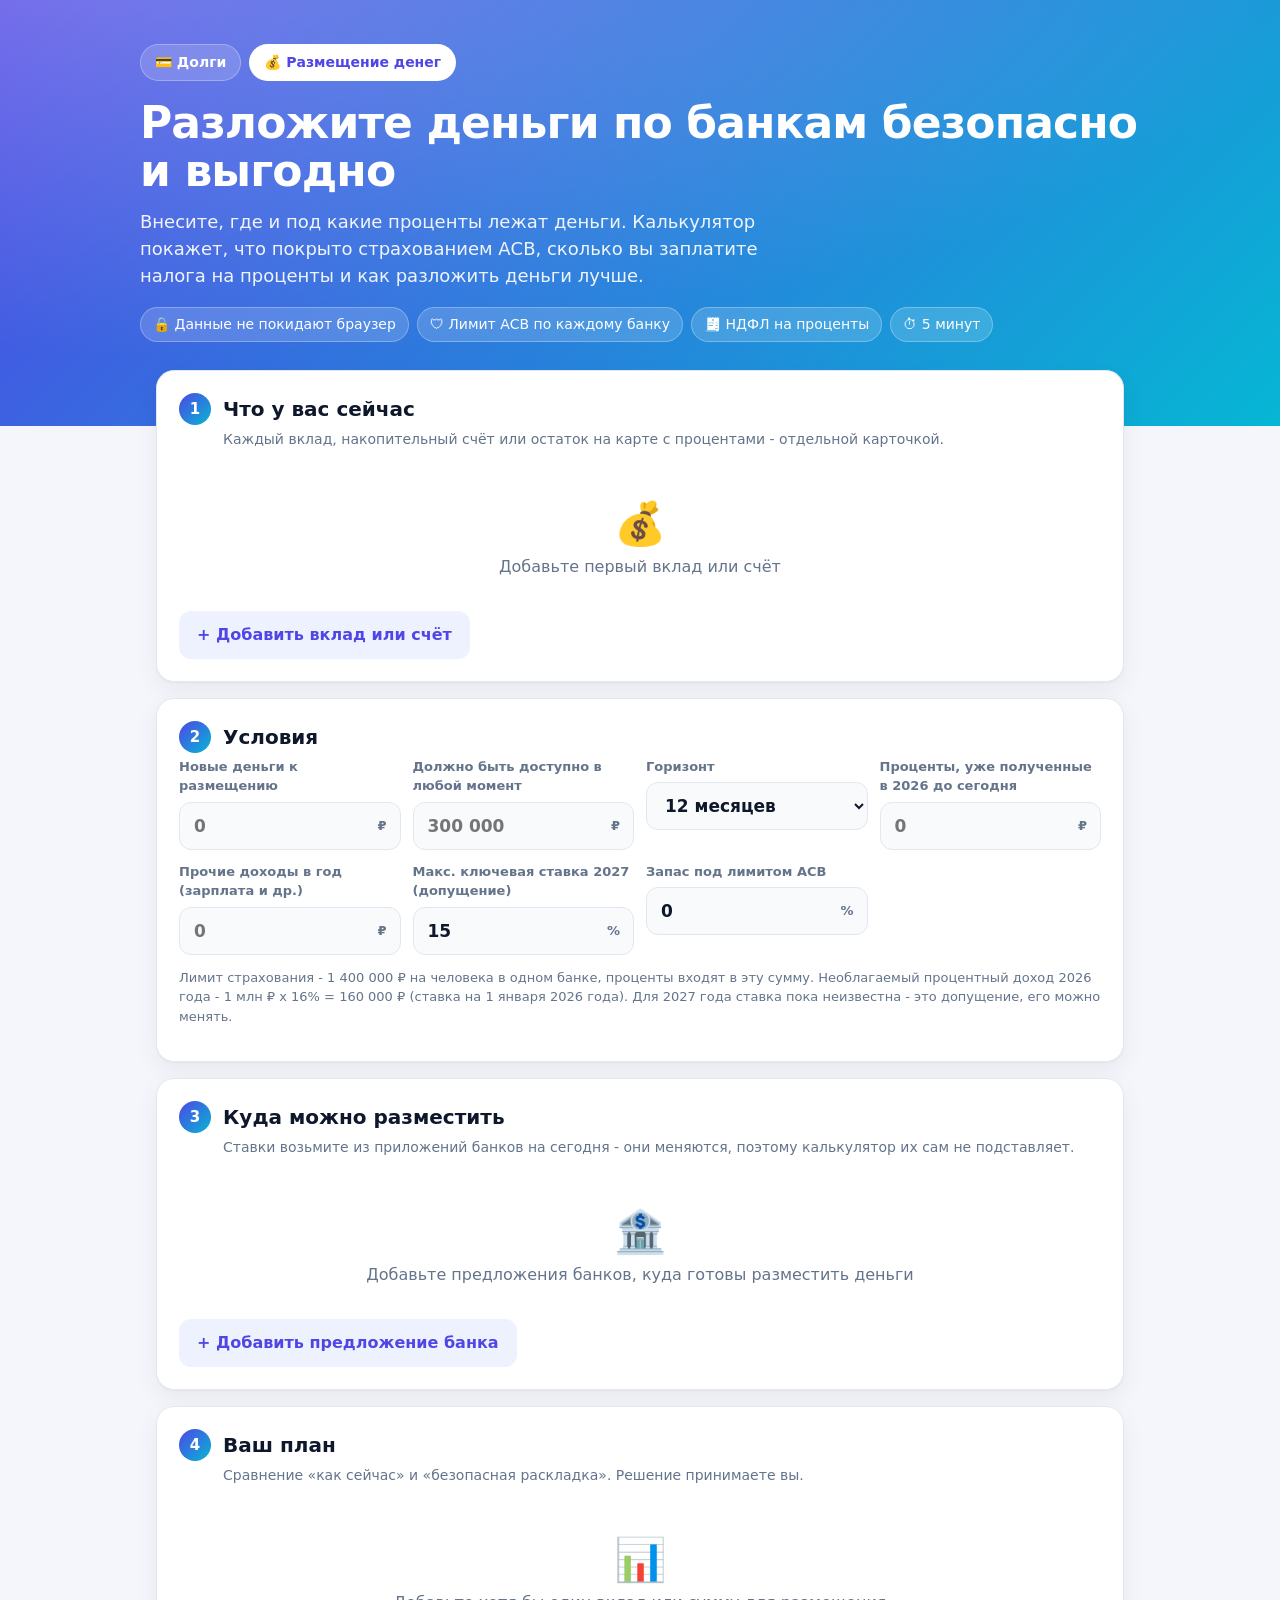
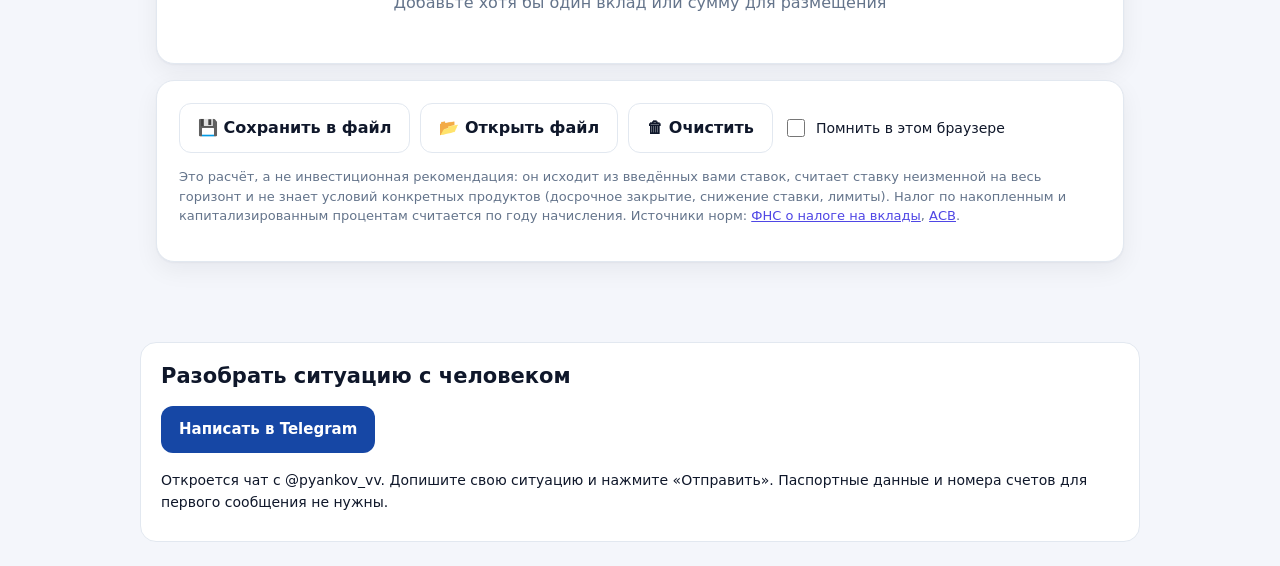
==== razmeshchenie.html @ 3b47bc5c "Калькулятор размещения денег: вклады, АСВ, НДФЛ, вкладки Долги/Размещение" ====
<!doctype html>
<html lang="ru">
<head>
<meta charset="utf-8">
<meta name="viewport" content="width=device-width, initial-scale=1">
<title>Калькулятор размещения денег</title>
<meta name="description" content="Как разложить деньги по банкам так, чтобы каждый был под защитой АСВ, а налог на проценты был понятен заранее. Данные не покидают ваш браузер.">
<link rel="stylesheet" href="style.css">
<style>
:root{--brand:#4f46e5;--brand2:#06b6d4}
.tabs{display:flex;gap:8px;margin:0 0 18px}
.tabs a{background:rgba(255,255,255,.16);border:1px solid rgba(255,255,255,.28);border-radius:999px;padding:7px 14px;color:#fff;text-decoration:none;font-weight:700;font-size:14px}
.tabs a.on{background:#fff;color:var(--brand)}
.hold{border:1.5px solid var(--line);border-radius:16px;padding:14px;margin:0 0 10px;background:var(--card)}
.hold .top{display:flex;justify-content:space-between;align-items:center;margin-bottom:10px}.hold .top b{font-size:15px}
.hold .x{background:none;border:0;font-size:18px;color:var(--mute);cursor:pointer;padding:4px 8px}
.flags{display:flex;flex-wrap:wrap;gap:6px 18px;margin-top:10px}
.chk{display:flex;gap:8px;align-items:center;font-size:14px;cursor:pointer}.chk input{width:18px;height:18px;accent-color:var(--brand)}
.addrow{display:flex;gap:10px;margin-top:6px}.addrow .btn{width:auto}
table{width:100%;border-collapse:collapse;font-size:14px}th,td{padding:8px 6px;border-bottom:1px solid var(--line);text-align:left}td.n,th.n{text-align:right;white-space:nowrap}
.cols{display:grid;grid-template-columns:repeat(auto-fit,minmax(300px,1fr));gap:12px}
.opt{border:1.5px solid var(--line);border-radius:16px;padding:14px;background:var(--card)}.opt.best{border-color:var(--good);box-shadow:0 0 0 3px color-mix(in srgb,var(--good) 14%,transparent)}
.opt h3{margin:0 0 8px;font-size:16px}
.bar{height:10px;border-radius:6px;background:var(--line);overflow:hidden;min-width:70px}.bar i{display:block;height:100%;background:var(--good)}.bar i.bad{background:var(--bad)}
.tw{overflow-x:auto}
.src{font-size:12px;color:var(--mute);margin-top:10px}
</style>
<link rel="stylesheet" href="telegram-contact.css">
<script src="telegram-contact.js" defer></script>
</head>
<body>
<header class="hero"><div class="in">
<nav class="tabs"><a href="index.html">💳 Долги</a><a href="razmeshchenie.html" class="on">💰 Размещение денег</a></nav>
<h1>Разложите деньги по банкам безопасно и выгодно</h1>
<p>Внесите, где и под какие проценты лежат деньги. Калькулятор покажет, что покрыто страхованием АСВ, сколько вы заплатите налога на проценты и как разложить деньги лучше.</p>
<div class="chips"><span class="chip">🔒 Данные не покидают браузер</span><span class="chip">🛡 Лимит АСВ по каждому банку</span><span class="chip">🧾 НДФЛ на проценты</span><span class="chip">⏱ 5 минут</span></div>
</div></header>

<main class="wrap">
<section class="step">
<h2><span class="num">1</span>Что у вас сейчас</h2>
<p class="sub">Каждый вклад, накопительный счёт или остаток на карте с процентами - отдельной карточкой.</p>
<div id="holds"></div>
<div class="addrow"><button class="btn" id="addHold">+ Добавить вклад или счёт</button></div>
</section>

<section class="step">
<h2><span class="num">2</span>Условия</h2>
<div class="grid">
<label class="fld">Новые деньги к размещению<span class="box"><input id="newMoney" type="number" min="0" step="10000" inputmode="decimal" placeholder="0"><span class="unit">₽</span></span></label>
<label class="fld">Должно быть доступно в любой момент<span class="box"><input id="liquid" type="number" min="0" step="10000" inputmode="decimal" placeholder="300 000"><span class="unit">₽</span></span></label>
<label class="fld">Горизонт<span class="box"><select id="horizon"><option value="6">6 месяцев</option><option value="12" selected>12 месяцев</option><option value="14">14 месяцев (до конца 2027)</option><option value="24">24 месяца</option></select></span></label>
<label class="fld">Проценты, уже полученные в 2026 до сегодня<span class="box"><input id="prior2026" type="number" min="0" step="1000" inputmode="decimal" placeholder="0"><span class="unit">₽</span></span></label>
<label class="fld">Прочие доходы в год (зарплата и др.)<span class="box"><input id="otherIncome" type="number" min="0" step="10000" inputmode="decimal" placeholder="0"><span class="unit">₽</span></span></label>
<label class="fld">Макс. ключевая ставка 2027 (допущение)<span class="box"><input id="key2027" type="number" min="0" step="0.5" inputmode="decimal" value="15"><span class="unit">%</span></span></label>
<label class="fld">Запас под лимитом АСВ<span class="box"><input id="reserve" type="number" min="0" max="50" step="1" inputmode="decimal" value="0"><span class="unit">%</span></span></label>
</div>
<p class="note">Лимит страхования - 1 400 000 ₽ на человека в одном банке, проценты входят в эту сумму. Необлагаемый процентный доход 2026 года - 1 млн ₽ x 16% = 160 000 ₽ (ставка на 1 января 2026 года). Для 2027 года ставка пока неизвестна - это допущение, его можно менять.</p>
</section>

<section class="step">
<h2><span class="num">3</span>Куда можно разместить</h2>
<p class="sub">Ставки возьмите из приложений банков на сегодня - они меняются, поэтому калькулятор их сам не подставляет.</p>
<div id="offers"></div>
<div class="addrow"><button class="btn" id="addOffer">+ Добавить предложение банка</button></div>
</section>

<section class="step" id="result">
<h2><span class="num">4</span>Ваш план</h2>
<p class="sub">Сравнение «как сейчас» и «безопасная раскладка». Решение принимаете вы.</p>
<div id="res"></div>
</section>

<section class="step">
<div class="row">
<button class="btn ghost" id="save">💾 Сохранить в файл</button>
<button class="btn ghost" id="load">📂 Открыть файл</button><input type="file" id="loadFile" accept=".json" hidden>
<button class="btn ghost" id="clear">🗑 Очистить</button>
<label class="chk" style="margin:0"><input type="checkbox" id="remember"> Помнить в этом браузере</label>
</div>
<p class="note" style="margin-top:14px">Это расчёт, а не инвестиционная рекомендация: он исходит из введённых вами ставок, считает ставку неизменной на весь горизонт и не знает условий конкретных продуктов (досрочное закрытие, снижение ставки, лимиты). Налог по накопленным и капитализированным процентам считается по году начисления. Источники норм: <a href="https://www.nalog.gov.ru/rn13/news/activities_fts/16626545/" target="_blank" rel="noopener">ФНС о налоге на вклады</a>, <a href="https://www.asv.org.ru/" target="_blank" rel="noopener">АСВ</a>.</p>
</section>
</main>
<section class="tg-first-message" aria-labelledby="tg-contact-title">
<h2 id="tg-contact-title">Разобрать ситуацию с человеком</h2>
<a class="tg-button" href="https://t.me/pyankov_vv?text=%D0%9F%D0%B8%D1%88%D1%83%20%D1%81%D0%BE%20%D1%81%D1%82%D1%80%D0%B0%D0%BD%D0%B8%D1%86%D1%8B%20%C2%AB%D0%9A%D0%B0%D0%BB%D1%8C%D0%BA%D1%83%D0%BB%D1%8F%D1%82%D0%BE%D1%80%20%D1%80%D0%B0%D0%B7%D0%BC%D0%B5%D1%89%D0%B5%D0%BD%D0%B8%D1%8F%20%D0%B4%D0%B5%D0%BD%D0%B5%D0%B3%C2%BB.">Написать в Telegram</a>
<p>Откроется чат с @pyankov_vv. Допишите свою ситуацию и нажмите «Отправить». Паспортные данные и номера счетов для первого сообщения не нужны.</p>
</section>
<script src="placement-engine.js"></script>
<script src="placement-app.js"></script>
</body>
</html>
---- style.css ----
/* Дизайн-система страниц-калькуляторов. Менять только --brand/--brand2 под тему. */
:root{--brand:#4f46e5;--brand2:#0ea5e9;--bg:#f4f6fb;--card:#fff;--ink:#0f172a;--mute:#64748b;--line:#e2e8f0;--field:#f8fafc;
--good:#059669;--good2:#10b981;--warn:#d97706;--warnbg:#fffbeb;--bad:#dc2626;--soft:#eef2ff;--shadow:0 1px 2px rgba(15,23,42,.04),0 8px 24px rgba(15,23,42,.06);--r:18px}
@media (prefers-color-scheme:dark){:root:not([data-theme=light]){--bg:#0b1020;--card:#121a2e;--ink:#e8ecf5;--mute:#94a3b8;--line:#24304a;--field:#0e1628;--warnbg:#2a210d;--soft:#1b2342;--shadow:0 1px 2px rgba(0,0,0,.3),0 8px 24px rgba(0,0,0,.35)}}
:root[data-theme=dark]{--bg:#0b1020;--card:#121a2e;--ink:#e8ecf5;--mute:#94a3b8;--line:#24304a;--field:#0e1628;--warnbg:#2a210d;--soft:#1b2342}
*{box-sizing:border-box}
body{margin:0;background:var(--bg);color:var(--ink);font:16px/1.5 Inter,Manrope,system-ui,-apple-system,"Segoe UI",Roboto,sans-serif;font-variant-numeric:tabular-nums}
a{color:var(--brand)}
.hero{background:radial-gradient(1200px 400px at 10% -10%,rgba(255,255,255,.25),transparent),linear-gradient(135deg,var(--brand),var(--brand2));color:#fff;padding:44px 16px 84px}
.hero .in,.wrap{max-width:1000px;margin:0 auto}
.hero h1{font-size:clamp(28px,5vw,44px);line-height:1.1;margin:0 0 12px;font-weight:800;letter-spacing:-.02em}
.hero p{font-size:18px;opacity:.92;margin:0 0 18px;max-width:640px}
.chips{display:flex;flex-wrap:wrap;gap:8px}
.chip{background:rgba(255,255,255,.16);border:1px solid rgba(255,255,255,.28);backdrop-filter:blur(6px);border-radius:999px;padding:6px 12px;font-size:14px}
.wrap{padding:0 16px 40px;margin-top:-56px}
.step{background:var(--card);border-radius:var(--r);box-shadow:var(--shadow);padding:22px;margin-bottom:16px;border:1px solid var(--line)}
.step>h2{display:flex;align-items:center;gap:12px;font-size:20px;margin:0 0 4px;font-weight:800}
.step>h2 .num{flex:none;width:32px;height:32px;border-radius:50%;display:grid;place-items:center;background:linear-gradient(135deg,var(--brand),var(--brand2));color:#fff;font-size:15px}
.step>.sub{color:var(--mute);margin:0 0 16px 44px;font-size:14px}
.grid{display:grid;grid-template-columns:repeat(auto-fit,minmax(200px,1fr));gap:12px}
.fld{display:flex;flex-direction:column;gap:6px;font-size:13px;color:var(--mute);font-weight:600}
.fld .box{position:relative}
.fld input,.fld select{width:100%;height:48px;font:inherit;font-size:17px;font-weight:600;color:var(--ink);background:var(--field);border:1.5px solid var(--line);border-radius:12px;padding:0 44px 0 14px;transition:border-color .15s,box-shadow .15s}
.fld select{padding-right:14px}
.fld input:focus,.fld select:focus{outline:none;border-color:var(--brand);box-shadow:0 0 0 4px color-mix(in srgb,var(--brand) 18%,transparent)}
.fld .unit{position:absolute;right:14px;top:50%;transform:translateY(-50%);color:var(--mute);font-weight:700;pointer-events:none}
textarea{width:100%;min-height:90px;font:inherit;color:var(--ink);background:var(--field);border:1.5px solid var(--line);border-radius:12px;padding:12px}
.btn{font:inherit;font-weight:700;border:0;border-radius:12px;padding:12px 18px;cursor:pointer;background:var(--soft);color:var(--brand);transition:transform .15s,filter .15s}
.btn:hover{filter:brightness(.97)}.btn:active{transform:scale(.98)}
.btn.pri{background:linear-gradient(135deg,var(--brand),var(--brand2));color:#fff;box-shadow:0 6px 16px color-mix(in srgb,var(--brand) 35%,transparent)}
.btn.ghost{background:transparent;border:1.5px solid var(--line);color:var(--ink)}
.row{display:flex;flex-wrap:wrap;gap:10px;align-items:center}
.drop{border:2px dashed color-mix(in srgb,var(--brand) 40%,var(--line));background:var(--soft);border-radius:16px;padding:26px 16px;text-align:center;transition:background .15s,border-color .15s}
.drop.on{border-color:var(--brand);background:color-mix(in srgb,var(--brand) 14%,var(--card))}
.drop .ic{font-size:36px;line-height:1}.drop b{display:block;font-size:17px;margin:6px 0 2px}.drop small{color:var(--mute)}
.hero-result{background:linear-gradient(135deg,var(--good),var(--good2));color:#fff;border-radius:var(--r);padding:22px;margin-bottom:14px;box-shadow:0 10px 30px color-mix(in srgb,var(--good) 30%,transparent)}
.hero-result .lbl{opacity:.9;font-weight:600}.hero-result .big{font-size:clamp(24px,4vw,34px);font-weight:800;margin:4px 0 12px}
.hero-result .kpis{display:grid;grid-template-columns:repeat(auto-fit,minmax(150px,1fr));gap:10px}
.hero-result .kpis div{background:rgba(255,255,255,.16);border-radius:12px;padding:10px 12px}.hero-result .kpis span{display:block;font-size:13px;opacity:.9}.hero-result .kpis b{font-size:20px}
.opts{display:grid;grid-template-columns:repeat(auto-fit,minmax(210px,1fr));gap:12px;margin-bottom:14px}
.opt{position:relative;border:1.5px solid var(--line);border-radius:16px;padding:16px;background:var(--card)}
.opt.best{border-color:var(--good);box-shadow:0 0 0 4px color-mix(in srgb,var(--good) 14%,transparent)}
.opt .rib{position:absolute;top:-11px;left:14px;background:var(--good);color:#fff;font-size:12px;font-weight:700;border-radius:999px;padding:2px 10px}
.opt h3{margin:4px 0 2px;font-size:17px}.opt .d{color:var(--mute);font-size:13px;min-height:38px}
.opt dl{display:grid;grid-template-columns:1fr auto;gap:4px 8px;margin:10px 0 0;font-size:14px}.opt dt{color:var(--mute)}.opt dd{margin:0;font-weight:700;text-align:right}
.kpi-row{display:grid;grid-template-columns:repeat(auto-fit,minmax(160px,1fr));gap:10px;margin-bottom:14px}
.kpi{background:var(--field);border:1px solid var(--line);border-radius:14px;padding:12px}.kpi span{display:block;font-size:13px;color:var(--mute)}.kpi b{font-size:20px}
.alert{display:flex;gap:10px;background:var(--warnbg);border-radius:12px;padding:10px 12px;margin:8px 0;font-size:14px}.alert:before{content:"⚠️"}
.alert.ok{background:color-mix(in srgb,var(--good) 10%,var(--card))}.alert.ok:before{content:"✅"}
.empty{text-align:center;color:var(--mute);padding:26px 10px}.empty .ic{font-size:42px}
.more{display:grid;grid-template-columns:repeat(auto-fit,minmax(200px,1fr));gap:12px}
.more a,.more div{display:block;text-decoration:none;color:var(--ink);background:var(--card);border:1px solid var(--line);border-radius:16px;padding:16px;box-shadow:var(--shadow);transition:transform .15s}
.more a:hover{transform:translateY(-2px)}.more .ic{font-size:26px}.more b{display:block;margin:6px 0 2px}.more small{color:var(--mute)}
.note{font-size:13px;color:var(--mute)}
details>summary{cursor:pointer;font-weight:600;color:var(--brand)}
@media (max-width:600px){.step{padding:18px}.step>.sub{margin-left:0}.btn{width:100%}}
@media (prefers-reduced-motion:reduce){*{transition:none!important}}
---- telegram-contact.css ----
/* Только оформление блока первого сообщения в Telegram. */
.tg-first-message{box-sizing:border-box;max-width:1000px;margin:24px auto;padding:20px;background:var(--card,#fff);color:var(--ink,var(--tx,#172033));border:1px solid var(--line,#d9e1ed);border-radius:16px;font:inherit;text-align:left}
.tg-first-message h2{font-size:21px;line-height:1.3;margin:0 0 8px;color:inherit}
.tg-first-message p{font-size:14px;line-height:1.6;margin:8px 0;color:inherit}
.tg-first-message .tg-button{display:inline-block;padding:12px 18px;min-height:44px;border-radius:12px;background:#1647a5;color:#fff;font-size:15px;font-weight:700;text-decoration:none;margin:8px 0}
.tg-first-message summary{font-size:14px;cursor:pointer;padding:10px 0;color:inherit;font-weight:600}
.tg-first-message pre{white-space:pre-wrap;overflow-wrap:anywhere;font:14px/1.6 system-ui,sans-serif;padding:14px;border:1px solid var(--line,#d9e1ed);border-radius:10px;background:var(--field,var(--bg2,#f7f9fc));color:inherit}
.tg-first-message button{font:inherit;font-size:14px;min-height:44px;padding:10px 14px;border:1px solid var(--line,#d9e1ed);border-radius:10px;background:var(--field,var(--bg2,#f7f9fc));color:inherit;cursor:pointer}
.tg-first-message :focus-visible{outline:3px solid #1682aa;outline-offset:3px}
.tg-first-message [hidden]{display:none!important}
.tg-first-message .tg-copy-status{display:block;min-height:1.5em;font-size:13px;margin-top:8px}
@media(max-width:650px){.tg-first-message{margin:20px 12px;padding:18px}.tg-first-message .tg-button{display:block;text-align:center}}
@media(prefers-color-scheme:dark){.tg-first-message{background:var(--card,#161d2b);color:var(--ink,var(--tx,#edf0f5));border-color:var(--line,#334055)}.tg-first-message pre,.tg-first-message button{background:var(--field,var(--bg2,#111827));border-color:var(--line,#334055)}}
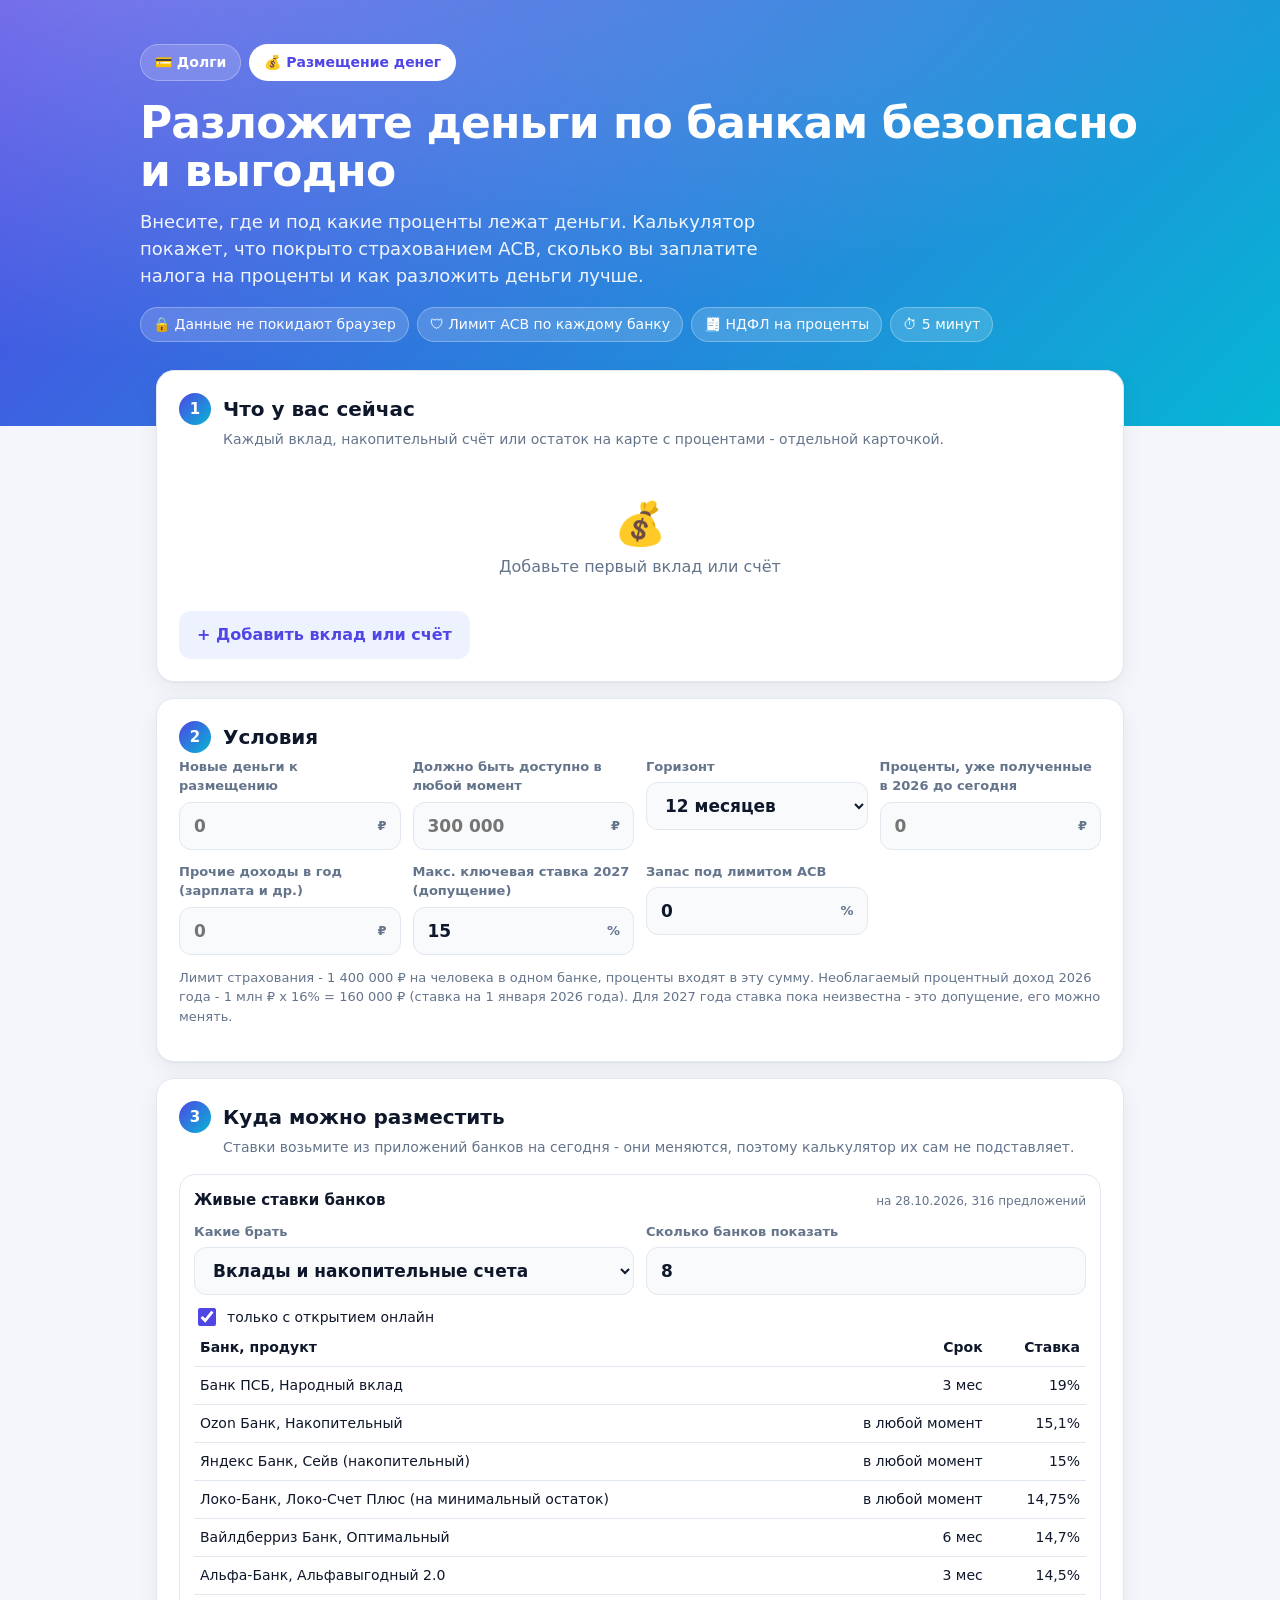
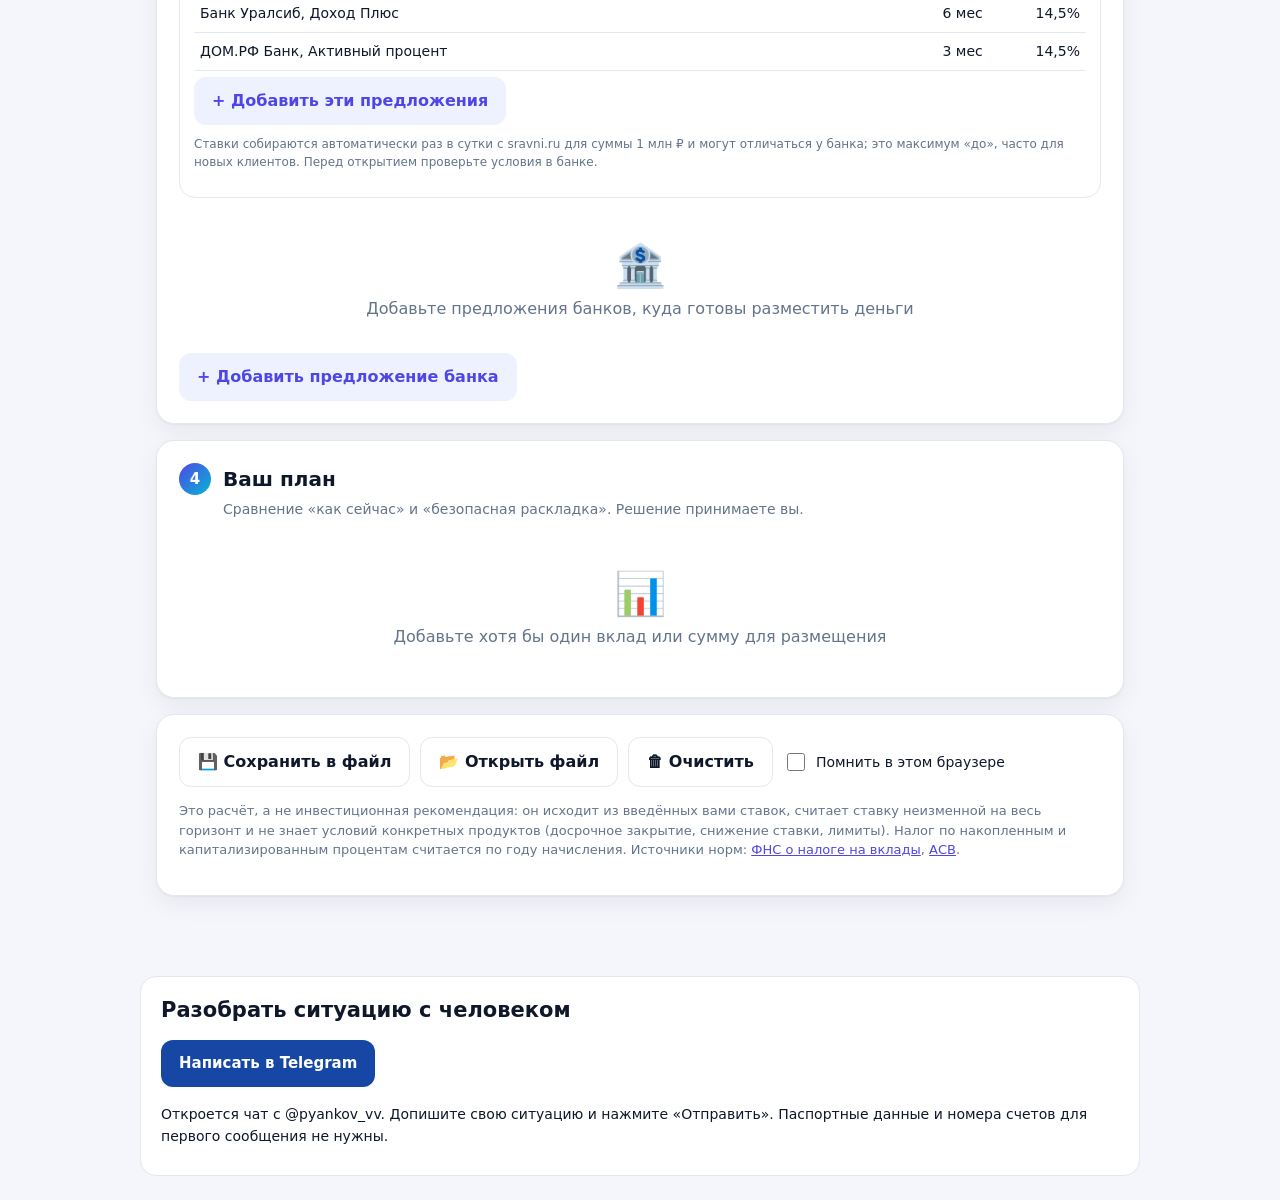
==== commit e124ca18: "Живые ставки банков: сборщик в облаке раз в сутки, подбор предложений в калькуляторе Co-Authored-By:" ====
--- a/razmeshchenie.html
+++ b/razmeshchenie.html
@@ -61,6 +61,17 @@
 <section class="step">
 <h2><span class="num">3</span>Куда можно разместить</h2>
 <p class="sub">Ставки возьмите из приложений банков на сегодня - они меняются, поэтому калькулятор их сам не подставляет.</p>
+<div class="hold" id="rates">
+<div class="top"><b>Живые ставки банков</b><span class="src" id="ratesDate" style="margin:0">загружаю...</span></div>
+<div class="grid">
+<label class="fld">Какие брать<span class="box"><select id="rKind"><option value="any">Вклады и накопительные счета</option><option value="acc">Только в любой момент (счета)</option><option value="dep">Только срочные вклады</option></select></span></label>
+<label class="fld">Сколько банков показать<span class="box"><input id="rTop" type="number" min="1" max="30" step="1" value="8"></span></label>
+</div>
+<div class="flags"><label class="chk"><input type="checkbox" id="rOnline" checked> только с открытием онлайн</label></div>
+<div id="ratesList" class="tw"></div>
+<div class="addrow"><button class="btn" id="addRates" disabled>+ Добавить эти предложения</button></div>
+<p class="src">Ставки собираются автоматически раз в сутки с sravni.ru для суммы 1 млн ₽ и могут отличаться у банка; это максимум «до», часто для новых клиентов. Перед открытием проверьте условия в банке.</p>
+</div>
 <div id="offers"></div>
 <div class="addrow"><button class="btn" id="addOffer">+ Добавить предложение банка</button></div>
 </section>
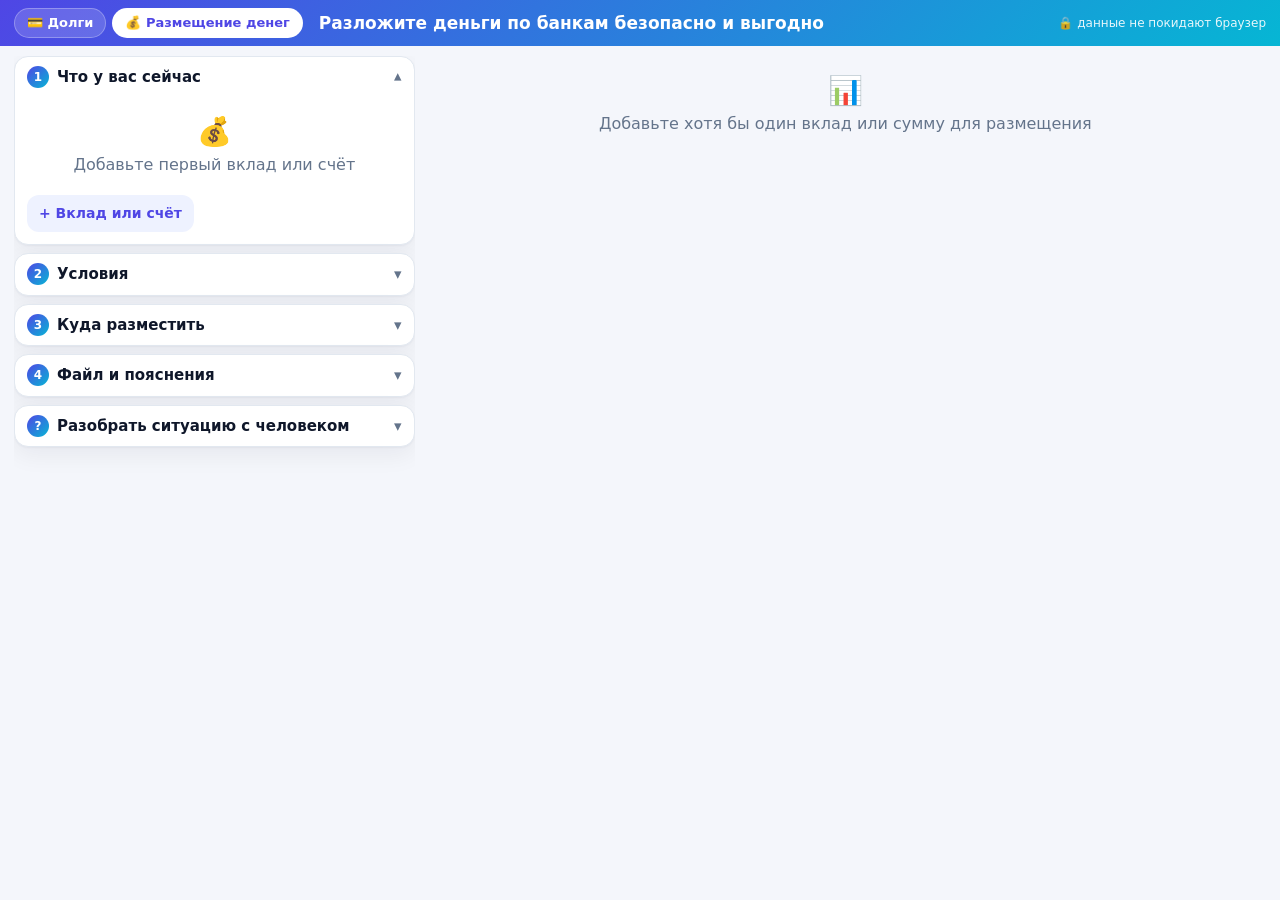
==== commit 1bc14922: "Калькулятор размещения на один экран: раскрывающиеся блоки, компактный результат Co-Authored-By: Cla" ====
--- a/razmeshchenie.html
+++ b/razmeshchenie.html
@@ -8,95 +8,145 @@
 <link rel="stylesheet" href="style.css">
 <style>
 :root{--brand:#4f46e5;--brand2:#06b6d4}
-.tabs{display:flex;gap:8px;margin:0 0 18px}
-.tabs a{background:rgba(255,255,255,.16);border:1px solid rgba(255,255,255,.28);border-radius:999px;padding:7px 14px;color:#fff;text-decoration:none;font-weight:700;font-size:14px}
+/* Рабочий экран: на компьютере всё помещается в одно окно, длинное прячется в раскрывающиеся блоки */
+body{display:flex;flex-direction:column;min-height:100vh}
+.topbar{display:flex;flex-wrap:wrap;align-items:center;gap:6px 16px;padding:8px 14px;color:#fff;background:linear-gradient(135deg,var(--brand),var(--brand2))}
+.topbar h1{font-size:17px;line-height:1.2;margin:0;font-weight:800;flex:1 1 260px}
+.tabs{display:flex;gap:6px}
+.tabs a{background:rgba(255,255,255,.16);border:1px solid rgba(255,255,255,.28);border-radius:999px;padding:4px 12px;color:#fff;text-decoration:none;font-weight:700;font-size:13px}
 .tabs a.on{background:#fff;color:var(--brand)}
-.hold{border:1.5px solid var(--line);border-radius:16px;padding:14px;margin:0 0 10px;background:var(--card)}
-.hold .top{display:flex;justify-content:space-between;align-items:center;margin-bottom:10px}.hold .top b{font-size:15px}
-.hold .x{background:none;border:0;font-size:18px;color:var(--mute);cursor:pointer;padding:4px 8px}
-.flags{display:flex;flex-wrap:wrap;gap:6px 18px;margin-top:10px}
-.chk{display:flex;gap:8px;align-items:center;font-size:14px;cursor:pointer}.chk input{width:18px;height:18px;accent-color:var(--brand)}
-.addrow{display:flex;gap:10px;margin-top:6px}.addrow .btn{width:auto}
-table{width:100%;border-collapse:collapse;font-size:14px}th,td{padding:8px 6px;border-bottom:1px solid var(--line);text-align:left}td.n,th.n{text-align:right;white-space:nowrap}
-.cols{display:grid;grid-template-columns:repeat(auto-fit,minmax(300px,1fr));gap:12px}
-.opt{border:1.5px solid var(--line);border-radius:16px;padding:14px;background:var(--card)}.opt.best{border-color:var(--good);box-shadow:0 0 0 3px color-mix(in srgb,var(--good) 14%,transparent)}
-.opt h3{margin:0 0 8px;font-size:16px}
-.bar{height:10px;border-radius:6px;background:var(--line);overflow:hidden;min-width:70px}.bar i{display:block;height:100%;background:var(--good)}.bar i.bad{background:var(--bad)}
+.topbar .priv{font-size:12px;opacity:.9}
+.app{display:grid;grid-template-columns:minmax(360px,32%) 1fr;gap:10px;padding:10px 14px;flex:1;min-height:0}
+.pane{min-height:0;overflow:auto}
+.blk{background:var(--card);border:1px solid var(--line);border-radius:14px;margin:0 0 8px;box-shadow:var(--shadow)}
+.blk>summary{list-style:none;display:flex;align-items:center;gap:8px;padding:9px 12px;font-weight:800;color:var(--ink);font-size:15px}
+.blk>summary::-webkit-details-marker{display:none}
+.blk>summary:after{content:"▾";margin-left:auto;color:var(--mute);transition:transform .15s}
+.blk[open]>summary:after{transform:rotate(180deg)}
+.blk>summary .num{flex:none;width:22px;height:22px;border-radius:50%;display:grid;place-items:center;background:linear-gradient(135deg,var(--brand),var(--brand2));color:#fff;font-size:12px}
+.blk>summary .hint{font-weight:600;font-size:12px;color:var(--mute)}
+.blk>.in{padding:0 12px 12px}
+.blk .grid{grid-template-columns:repeat(auto-fit,minmax(130px,1fr));gap:8px}
+.blk .fld{font-size:12px;gap:3px}
+.blk .fld input,.blk .fld select{height:36px;font-size:15px;border-radius:10px;padding:0 34px 0 10px}
+.blk .fld select{padding-right:8px}
+.blk .fld .unit{right:10px;font-size:13px}
+.hold{border:1.5px solid var(--line);border-radius:12px;padding:8px 10px;margin:0 0 8px;background:var(--card)}
+.hold .top{display:flex;justify-content:space-between;align-items:center;margin-bottom:6px}.hold .top b{font-size:13px}
+.hold .x{background:none;border:0;font-size:16px;color:var(--mute);cursor:pointer;padding:2px 6px}
+.flags{display:flex;flex-wrap:wrap;gap:4px 14px;margin-top:6px}
+.chk{display:flex;gap:6px;align-items:center;font-size:12px;cursor:pointer}.chk input{width:16px;height:16px;accent-color:var(--brand)}
+.addrow{display:flex;gap:8px;margin-top:4px}.addrow .btn{width:auto;padding:8px 12px;font-size:14px}
+.sub2{font-size:12px;color:var(--mute);margin:0 0 8px}
+.list{max-height:34vh;overflow:auto;padding-right:2px}
+table{width:100%;border-collapse:collapse;font-size:13px}th,td{padding:5px 5px;border-bottom:1px solid var(--line);text-align:left}td.n,th.n{text-align:right;white-space:nowrap}
+.cols{display:grid;grid-template-columns:repeat(auto-fit,minmax(340px,1fr));gap:10px}
+.opt{border:1.5px solid var(--line);border-radius:14px;padding:10px 12px;background:var(--card)}.opt.best{border-color:var(--good);box-shadow:0 0 0 3px color-mix(in srgb,var(--good) 14%,transparent)}
+.opt h3{margin:0 0 6px;font-size:15px}
+.kpi-row{grid-template-columns:repeat(4,1fr);gap:6px;margin-bottom:8px}
+.kpi{padding:6px 8px;border-radius:10px}.kpi span{font-size:11px}.kpi b{font-size:15px;white-space:nowrap}
+.alert{padding:6px 10px;margin:6px 0;font-size:13px}
+.det{margin:6px 0 0}.det>summary{font-size:13px;padding:2px 0}
+.bar{height:8px;border-radius:6px;background:var(--line);overflow:hidden;min-width:60px}.bar i{display:block;height:100%;background:var(--good)}.bar i.bad{background:var(--bad)}
 .tw{overflow-x:auto}
-.src{font-size:12px;color:var(--mute);margin-top:10px}
+.src{font-size:11px;color:var(--mute);margin:6px 0 0}
+.note{font-size:12px}
+#rates{border:1.5px dashed var(--line);border-radius:12px;padding:8px 10px;margin:0 0 8px}
+#rates .top{display:flex;justify-content:space-between;align-items:center;margin-bottom:6px;gap:8px}#rates .top b{font-size:13px}
+#ratesList{max-height:24vh;overflow:auto}
+.empty{padding:14px 8px}.empty .ic{font-size:28px}
+.tg-first-message{margin:0!important}
+@media (min-width:1000px){
+  body{height:100vh;height:100dvh;overflow:hidden}
+}
+@media (max-width:999px){
+  .app{grid-template-columns:1fr;padding:8px}
+  .pane{overflow:visible}.list{max-height:none}.kpi-row{grid-template-columns:repeat(2,1fr)}
+  .cols{grid-template-columns:1fr}
+}
 </style>
 <link rel="stylesheet" href="telegram-contact.css">
 <script src="telegram-contact.js" defer></script>
 </head>
 <body>
-<header class="hero"><div class="in">
+<header class="topbar">
 <nav class="tabs"><a href="index.html">💳 Долги</a><a href="razmeshchenie.html" class="on">💰 Размещение денег</a></nav>
 <h1>Разложите деньги по банкам безопасно и выгодно</h1>
-<p>Внесите, где и под какие проценты лежат деньги. Калькулятор покажет, что покрыто страхованием АСВ, сколько вы заплатите налога на проценты и как разложить деньги лучше.</p>
-<div class="chips"><span class="chip">🔒 Данные не покидают браузер</span><span class="chip">🛡 Лимит АСВ по каждому банку</span><span class="chip">🧾 НДФЛ на проценты</span><span class="chip">⏱ 5 минут</span></div>
-</div></header>
+<span class="priv">🔒 данные не покидают браузер</span>
+</header>
 
-<main class="wrap">
-<section class="step">
-<h2><span class="num">1</span>Что у вас сейчас</h2>
-<p class="sub">Каждый вклад, накопительный счёт или остаток на карте с процентами - отдельной карточкой.</p>
+<main class="app">
+<div class="pane" id="left">
+<details class="blk" name="acc" open>
+<summary><span class="num">1</span>Что у вас сейчас<span class="hint" id="holdCount"></span></summary>
+<div class="in">
 <div id="holds"></div>
-<div class="addrow"><button class="btn" id="addHold">+ Добавить вклад или счёт</button></div>
-</section>
+<div class="addrow"><button class="btn" id="addHold">+ Вклад или счёт</button></div>
+</div>
+</details>
 
-<section class="step">
-<h2><span class="num">2</span>Условия</h2>
+<details class="blk" name="acc">
+<summary><span class="num">2</span>Условия</summary>
+<div class="in">
 <div class="grid">
 <label class="fld">Новые деньги к размещению<span class="box"><input id="newMoney" type="number" min="0" step="10000" inputmode="decimal" placeholder="0"><span class="unit">₽</span></span></label>
-<label class="fld">Должно быть доступно в любой момент<span class="box"><input id="liquid" type="number" min="0" step="10000" inputmode="decimal" placeholder="300 000"><span class="unit">₽</span></span></label>
-<label class="fld">Горизонт<span class="box"><select id="horizon"><option value="6">6 месяцев</option><option value="12" selected>12 месяцев</option><option value="14">14 месяцев (до конца 2027)</option><option value="24">24 месяца</option></select></span></label>
-<label class="fld">Проценты, уже полученные в 2026 до сегодня<span class="box"><input id="prior2026" type="number" min="0" step="1000" inputmode="decimal" placeholder="0"><span class="unit">₽</span></span></label>
-<label class="fld">Прочие доходы в год (зарплата и др.)<span class="box"><input id="otherIncome" type="number" min="0" step="10000" inputmode="decimal" placeholder="0"><span class="unit">₽</span></span></label>
-<label class="fld">Макс. ключевая ставка 2027 (допущение)<span class="box"><input id="key2027" type="number" min="0" step="0.5" inputmode="decimal" value="15"><span class="unit">%</span></span></label>
+<label class="fld">Нужно в любой момент<span class="box"><input id="liquid" type="number" min="0" step="10000" inputmode="decimal" placeholder="300 000"><span class="unit">₽</span></span></label>
+<label class="fld">Горизонт<span class="box"><select id="horizon"><option value="6">6 месяцев</option><option value="12" selected>12 месяцев</option><option value="14">14 мес. (до конца 2027)</option><option value="24">24 месяца</option></select></span></label>
+<label class="fld">Проценты, уже полученные в 2026<span class="box"><input id="prior2026" type="number" min="0" step="1000" inputmode="decimal" placeholder="0"><span class="unit">₽</span></span></label>
+<label class="fld">Прочие доходы в год<span class="box"><input id="otherIncome" type="number" min="0" step="10000" inputmode="decimal" placeholder="0"><span class="unit">₽</span></span></label>
+<label class="fld">Макс. ключевая 2027 (допущение)<span class="box"><input id="key2027" type="number" min="0" step="0.5" inputmode="decimal" value="15"><span class="unit">%</span></span></label>
 <label class="fld">Запас под лимитом АСВ<span class="box"><input id="reserve" type="number" min="0" max="50" step="1" inputmode="decimal" value="0"><span class="unit">%</span></span></label>
 </div>
-<p class="note">Лимит страхования - 1 400 000 ₽ на человека в одном банке, проценты входят в эту сумму. Необлагаемый процентный доход 2026 года - 1 млн ₽ x 16% = 160 000 ₽ (ставка на 1 января 2026 года). Для 2027 года ставка пока неизвестна - это допущение, его можно менять.</p>
-</section>
+<p class="note" style="margin-top:8px">Лимит АСВ - 1 400 000 ₽ на человека в одном банке, проценты входят в сумму. Необлагаемый доход 2026 года - 1 млн ₽ x 16% = 160 000 ₽. Для 2027 ставка неизвестна - это допущение.</p>
+</div>
+</details>
 
-<section class="step">
-<h2><span class="num">3</span>Куда можно разместить</h2>
-<p class="sub">Ставки возьмите из приложений банков на сегодня - они меняются, поэтому калькулятор их сам не подставляет.</p>
+<details class="blk" name="acc">
+<summary><span class="num">3</span>Куда разместить<span class="hint" id="offCount"></span></summary>
+<div class="in">
 <div class="hold" id="rates">
 <div class="top"><b>Живые ставки банков</b><span class="src" id="ratesDate" style="margin:0">загружаю...</span></div>
 <div class="grid">
-<label class="fld">Какие брать<span class="box"><select id="rKind"><option value="any">Вклады и накопительные счета</option><option value="acc">Только в любой момент (счета)</option><option value="dep">Только срочные вклады</option></select></span></label>
-<label class="fld">Сколько банков показать<span class="box"><input id="rTop" type="number" min="1" max="30" step="1" value="8"></span></label>
+<label class="fld">Какие брать<span class="box"><select id="rKind"><option value="any">Вклады и счета</option><option value="acc">Только счета (в любой момент)</option><option value="dep">Только срочные вклады</option></select></span></label>
+<label class="fld">Сколько банков<span class="box"><input id="rTop" type="number" min="1" max="30" step="1" value="8"></span></label>
 </div>
 <div class="flags"><label class="chk"><input type="checkbox" id="rOnline" checked> только с открытием онлайн</label></div>
-<div id="ratesList" class="tw"></div>
+<details class="det"><summary>Показать список</summary><div id="ratesList" class="tw"></div></details>
 <div class="addrow"><button class="btn" id="addRates" disabled>+ Добавить эти предложения</button></div>
-<p class="src">Ставки собираются автоматически раз в сутки с sravni.ru для суммы 1 млн ₽ и могут отличаться у банка; это максимум «до», часто для новых клиентов. Перед открытием проверьте условия в банке.</p>
+<p class="src">Ставки собираются раз в сутки с sravni.ru для суммы 1 млн ₽. Это максимум «до», часто для новых клиентов. Проверьте условия в банке.</p>
 </div>
-<div id="offers"></div>
-<div class="addrow"><button class="btn" id="addOffer">+ Добавить предложение банка</button></div>
+<details class="det"><summary>Мои предложения (редактировать)</summary><div id="offers" class="list"></div></details>
+<div class="addrow"><button class="btn" id="addOffer">+ Своё предложение</button></div>
+</div>
+</details>
+
+<details class="blk" name="acc">
+<summary><span class="num">4</span>Файл и пояснения</summary>
+<div class="in">
+<div class="addrow" style="flex-wrap:wrap">
+<button class="btn ghost" id="save">💾 Сохранить</button>
+<button class="btn ghost" id="load">📂 Открыть</button><input type="file" id="loadFile" accept=".json" hidden>
+<button class="btn ghost" id="clear">🗑 Очистить</button>
+</div>
+<label class="chk" style="margin:8px 0"><input type="checkbox" id="remember"> Помнить в этом браузере</label>
+<p class="note">Это расчёт, а не инвестиционная рекомендация: он исходит из введённых ставок, считает ставку неизменной на весь горизонт и не знает условий конкретных продуктов (досрочное закрытие, снижение ставки, лимиты). Налог по накопленным и капитализированным процентам считается по году начисления. Источники норм: <a href="https://www.nalog.gov.ru/rn13/news/activities_fts/16626545/" target="_blank" rel="noopener">ФНС о налоге на вклады</a>, <a href="https://www.asv.org.ru/" target="_blank" rel="noopener">АСВ</a>.</p>
+</div>
+</details>
+
+<details class="blk" name="acc">
+<summary><span class="num">?</span>Разобрать ситуацию с человеком</summary>
+<div class="in">
+<section class="tg-first-message" aria-labelledby="tg-contact-title">
+<h2 id="tg-contact-title">Написать специалисту</h2>
+<a class="tg-button" href="https://t.me/pyankov_vv?text=%D0%9F%D0%B8%D1%88%D1%83%20%D1%81%D0%BE%20%D1%81%D1%82%D1%80%D0%B0%D0%BD%D0%B8%D1%86%D1%8B%20%C2%AB%D0%9A%D0%B0%D0%BB%D1%8C%D0%BA%D1%83%D0%BB%D1%8F%D1%82%D0%BE%D1%80%20%D1%80%D0%B0%D0%B7%D0%BC%D0%B5%D1%89%D0%B5%D0%BD%D0%B8%D1%8F%20%D0%B4%D0%B5%D0%BD%D0%B5%D0%B3%C2%BB.">Написать в Telegram</a>
+<p>Откроется чат с @pyankov_vv. Допишите свою ситуацию и нажмите «Отправить». Паспортные данные и номера счетов не нужны.</p>
 </section>
+</div>
+</details>
+</div>
 
-<section class="step" id="result">
-<h2><span class="num">4</span>Ваш план</h2>
-<p class="sub">Сравнение «как сейчас» и «безопасная раскладка». Решение принимаете вы.</p>
-<div id="res"></div>
-</section>
-
-<section class="step">
-<div class="row">
-<button class="btn ghost" id="save">💾 Сохранить в файл</button>
-<button class="btn ghost" id="load">📂 Открыть файл</button><input type="file" id="loadFile" accept=".json" hidden>
-<button class="btn ghost" id="clear">🗑 Очистить</button>
-<label class="chk" style="margin:0"><input type="checkbox" id="remember"> Помнить в этом браузере</label>
-</div>
-<p class="note" style="margin-top:14px">Это расчёт, а не инвестиционная рекомендация: он исходит из введённых вами ставок, считает ставку неизменной на весь горизонт и не знает условий конкретных продуктов (досрочное закрытие, снижение ставки, лимиты). Налог по накопленным и капитализированным процентам считается по году начисления. Источники норм: <a href="https://www.nalog.gov.ru/rn13/news/activities_fts/16626545/" target="_blank" rel="noopener">ФНС о налоге на вклады</a>, <a href="https://www.asv.org.ru/" target="_blank" rel="noopener">АСВ</a>.</p>
-</section>
+<div class="pane" id="result"><div id="res"></div></div>
 </main>
-<section class="tg-first-message" aria-labelledby="tg-contact-title">
-<h2 id="tg-contact-title">Разобрать ситуацию с человеком</h2>
-<a class="tg-button" href="https://t.me/pyankov_vv?text=%D0%9F%D0%B8%D1%88%D1%83%20%D1%81%D0%BE%20%D1%81%D1%82%D1%80%D0%B0%D0%BD%D0%B8%D1%86%D1%8B%20%C2%AB%D0%9A%D0%B0%D0%BB%D1%8C%D0%BA%D1%83%D0%BB%D1%8F%D1%82%D0%BE%D1%80%20%D1%80%D0%B0%D0%B7%D0%BC%D0%B5%D1%89%D0%B5%D0%BD%D0%B8%D1%8F%20%D0%B4%D0%B5%D0%BD%D0%B5%D0%B3%C2%BB.">Написать в Telegram</a>
-<p>Откроется чат с @pyankov_vv. Допишите свою ситуацию и нажмите «Отправить». Паспортные данные и номера счетов для первого сообщения не нужны.</p>
-</section>
 <script src="placement-engine.js"></script>
 <script src="placement-app.js"></script>
 </body>
